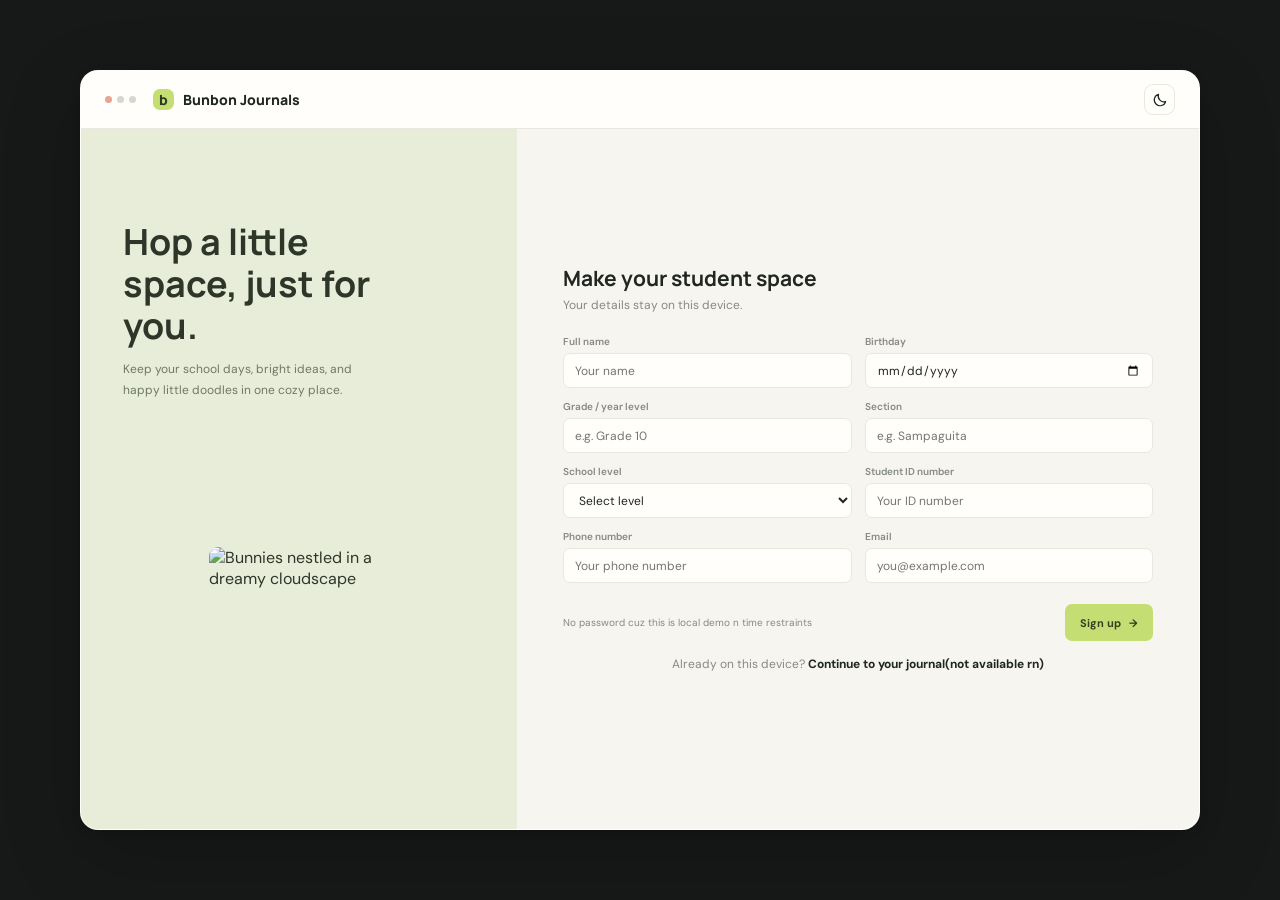
==== index.html @ 31a01372 "Add files via upload" ====
<!doctype html>
<html lang="en">
<head>
  <meta charset="utf-8">
  <meta name="viewport" content="width=device-width, initial-scale=1">
  <meta name="theme-color" content="#171918">
  <title>Bunbom Journals</title>
  <link rel="preconnect" href="https://fonts.googleapis.com">
  <link rel="preconnect" href="https://fonts.gstatic.com" crossorigin>
  <link href="https://fonts.googleapis.com/css2?family=DM+Mono:wght@400;500&family=DM+Sans:wght@400;500;600;700&family=Manrope:wght@500;600;700;800&display=swap" rel="stylesheet">
  <link rel="stylesheet" href="styles.css">
  <script src="app.js" defer></script>
</head>
<body data-page="signup">
  <main class="window">
    <header class="topbar">
      <span class="window-dots" aria-hidden="true"><i></i><i></i><i></i></span>
      <a class="brand" href="index.html"><span class="brand-mark">b</span>Bunbon Journals</a>
      <span class="topbar-spacer"></span>
      <button class="icon-button tip theme-toggle" type="button" data-theme-toggle aria-label="Switch to dark mode">
        <svg class="icon-moon" viewBox="0 0 24 24" aria-hidden="true"><path d="M20.5 14.2A8.5 8.5 0 0 1 9.8 3.5 8.7 8.7 0 1 0 20.5 14.2Z"/></svg>
        <svg class="icon-sun" viewBox="0 0 24 24" aria-hidden="true"><circle cx="12" cy="12" r="4"/><path d="M12 2v2m0 16v2M4.93 4.93l1.41 1.41m11.32 11.32 1.41 1.41M2 12h2m16 0h2M4.93 19.07l1.41-1.41M17.66 6.34l1.41-1.41"/></svg>
      </button>
    </header>
    <div class="auth-view">
      <aside class="auth-aside">
        <div class="aside-top">
          <h1>Hop a little space, just for you.</h1>
          <p>Keep your school days, bright ideas, and happy little doodles in one cozy place.</p>
        </div>
        <img class="aside-art" src="images/bunny.jpg" alt="Bunnies nestled in a dreamy cloudscape">
      </aside>
      <section class="auth-form-wrap">
        <h2>Make your student space</h2>
        <p>Your details stay on this device.</p>
        <form id="signup-form">
          <div class="form-grid signup-grid">
            <div class="field"><label for="student-name">Full name</label><input id="student-name" name="name" autocomplete="name" required placeholder="Your name"></div>
            <div class="field"><label for="birthday">Birthday</label><input id="birthday" name="birthday" type="date" required></div>
            <div class="field"><label for="grade">Grade / year level</label><input id="grade" name="grade" required placeholder="e.g. Grade 10"></div>
            <div class="field"><label for="section">Section</label><input id="section" name="section" required placeholder="e.g. Sampaguita"></div>
            <div class="field"><label for="school-level">School level</label><select id="school-level" name="schoolLevel" required><option value="" disabled selected>Select level</option><option>Elementary</option><option>High school</option><option>College</option></select></div>
            <div class="field"><label for="student-id">Student ID number</label><input id="student-id" name="studentId" required placeholder="Your ID number"></div>
            <div class="field"><label for="phone">Phone number</label><input id="phone" name="phone" type="tel" autocomplete="tel" required placeholder="Your phone number"></div>
            <div class="field"><label for="email">Email</label><input id="email" name="email" type="email" autocomplete="email" required placeholder="you@example.com"></div>
          </div>
          <div class="form-actions">
            <p class="hint">No password cuz this is local demo n time restraints</p>
            <button class="primary-button" type="submit">Sign up <span aria-hidden="true">→</span></button>
          </div>
        </form>
        <p class="login-link">Already on this device? <button type="button" id="continue-button">Continue to your journal(not available rn)</button></p>
      </section>
    </div>
  </main>
  <script src="app.js" defer></script>
</body>
</html>
---- styles.css ----
:root {
  color-scheme: light;
  --page: #f7f5f0;
  --paper: #fffefa;
  --ink: #202622;
  --muted: #858a81;
  --line: #e9e7df;
  --soft: #f1f0e9;
  --accent: #c5de73;
  --accent-ink: #34401f;
  --coral: #e78d77;
  --shadow: 0 24px 80px #0003, 0 2px 8px #0002;
}

* { box-sizing: border-box; }

body {
  min-width: 320px;
  min-height: 100vh;
  margin: 0;
  padding: 26px;
  display: grid;
  place-items: center;
  color: var(--ink);
  background: #171918;
  font-family: "DM Sans", sans-serif;
}

body[data-theme="dark"] {
  color-scheme: dark;
  --page: #202321;
  --paper: #292d2a;
  --ink: #f0f0e9;
  --muted: #a2a69d;
  --line: #3c413c;
  --soft: #333833;
  --accent: #b9d565;
  --accent-ink: #202819;
  --coral: #ed9a83;
  --shadow: 0 24px 80px #0008, 0 2px 8px #0005;
}

button, input, select, textarea { font: inherit; }
button, a { -webkit-tap-highlight-color: transparent; }
button { color: inherit; }
a { color: inherit; text-decoration: none; }

.window {
  position: relative;
  display: flex;
  flex-direction: column;
  width: min(1120px, 100%);
  min-height: min(760px, calc(100vh - 52px));
  max-height: calc(100vh - 52px);
  overflow: hidden;
  border: 1px solid #ffffff30;
  border-radius: 18px;
  background: var(--paper);
  box-shadow: var(--shadow);
  animation: arrive .45s cubic-bezier(.2,.7,.25,1) both;
}

@keyframes arrive { from { opacity: 0; transform: translateY(10px) scale(.99); } to { opacity: 1; transform: none; } }

.topbar {
  z-index: 2;
  min-height: 58px;
  display: flex;
  align-items: center;
  gap: 14px;
  padding: 0 24px;
  border-bottom: 1px solid var(--line);
  background: var(--paper);
}

.brand { display: inline-flex; align-items: center; gap: 9px; font: 800 14px Manrope, sans-serif; letter-spacing: 0; }
.brand-mark { width: 21px; height: 21px; display: grid; place-items: center; border-radius: 7px; background: var(--accent); color: #303725; font-size: 14px; }
.window-dots { display: flex; gap: 5px; margin-right: 3px; }
.window-dots i { width: 7px; height: 7px; border-radius: 50%; background: #d8d6cf; }
.window-dots i:first-child { background: #e6a492; }
.topbar-spacer { flex: 1; }
.icon-button, .small-button {
  display: inline-grid;
  width: 31px;
  height: 31px;
  place-items: center;
  border: 1px solid var(--line);
  border-radius: 9px;
  background: var(--paper);
  cursor: pointer;
  transition: background .16s, transform .16s;
}
.icon-button:hover, .small-button:hover { background: var(--soft); transform: translateY(-1px); }
.icon-button svg, .nav-link svg, .button-icon svg { width: 16px; height: 16px; stroke: currentColor; fill: none; stroke-width: 1.8; stroke-linecap: round; stroke-linejoin: round; }
.theme-toggle .icon-sun { display: none; }
body[data-theme="dark"] .theme-toggle .icon-moon { display: none; }
body[data-theme="dark"] .theme-toggle .icon-sun { display: block; }
.topbar .tip { position: relative; }
.topbar .tip::after { content: attr(aria-label); position: absolute; top: calc(100% + 8px); right: 0; z-index: 5; width: max-content; padding: 5px 8px; border-radius: 5px; background: var(--ink); color: var(--paper); font-size: 10px; opacity: 0; pointer-events: none; transition: opacity .16s; }
.topbar .tip:hover::after { opacity: 1; }

.view { display: flex; flex: 1; min-height: 0; background: var(--page); }
.sidebar {
  width: 66px;
  flex: 0 0 66px;
  display: flex;
  flex-direction: column;
  align-items: center;
  gap: 9px;
  padding: 19px 9px 14px;
  border-right: 1px solid var(--line);
  background: var(--paper);
}
.nav-link { position: relative; width: 42px; height: 42px; display: grid; place-items: center; border-radius: 12px; color: var(--muted); transition: color .18s, background .18s, transform .18s; }
.nav-link:hover { color: var(--ink); background: var(--soft); transform: translateX(1px); }
.nav-link.active { color: var(--accent-ink); background: var(--accent); }
.nav-link[aria-label]::after { content: attr(aria-label); position: absolute; left: calc(100% + 11px); z-index: 4; width: max-content; padding: 6px 9px; border-radius: 6px; background: var(--ink); color: var(--paper); font-size: 11px; opacity: 0; pointer-events: none; transition: opacity .16s; }
.nav-link:hover::after { opacity: 1; }
.side-bottom { margin-top: auto; }

.content { flex: 1; min-width: 0; overflow: auto; padding: 30px clamp(20px, 4vw, 48px) 40px; }
.page-heading { display: flex; align-items: flex-end; justify-content: space-between; gap: 18px; margin-bottom: 26px; }
.eyebrow { margin: 0 0 7px; color: var(--muted); font: 500 10px "DM Mono", monospace; letter-spacing: 0; text-transform: uppercase; }
h1, h2, h3, p { margin-top: 0; }
h1, h2, h3 { font-family: Manrope, sans-serif; letter-spacing: 0; }
h1 { margin-bottom: 6px; font-size: clamp(23px, 3vw, 31px); line-height: 1.16; }
.subtitle { margin: 0; color: var(--muted); font-size: 13px; }
.greeting { display: inline-flex; align-items: center; gap: 8px; color: var(--muted); font-size: 12px; }
.greeting strong { color: var(--ink); font-weight: 700; }
.welcome-row { display: flex; justify-content: space-between; align-items: flex-end; gap: 16px; margin-bottom: 27px; }
.welcome-row h1 { font-size: clamp(25px, 3.6vw, 37px); }
.date-stamp { color: var(--muted); font: 11px "DM Mono", monospace; white-space: nowrap; }

.dashboard-grid { display: grid; grid-template-columns: 1.12fr .88fr; gap: 18px; }
.surface { border: 1px solid var(--line); border-radius: 10px; background: var(--paper); }
.profile-widget { display: flex; align-items: center; gap: 20px; min-height: 210px; padding: 24px; overflow: hidden; }
.profile-widget img { width: 112px; height: 132px; flex: 0 0 auto; border: 1px solid var(--line); border-radius: 9px; object-fit: cover; background: var(--soft); }
.widget-copy { min-width: 0; }
.widget-copy h2 { margin: 0 0 4px; font-size: 20px; }
.widget-copy .mini-label { margin: 0 0 14px; color: var(--muted); font-size: 12px; }
.profile-facts { display: grid; gap: 6px; margin: 0; color: var(--muted); font-size: 11px; }
.profile-facts strong { color: var(--ink); font-weight: 600; }
.widget { padding: 20px; }
.widget-head { display: flex; align-items: center; justify-content: space-between; gap: 12px; margin-bottom: 17px; }
.widget-head h2 { margin: 0; font-size: 14px; }
.text-link { color: var(--muted); font-size: 11px; }
.text-link:hover { color: var(--ink); }
.journal-preview { padding-top: 9px; border-top: 1px solid var(--line); }
.journal-preview:first-child { padding-top: 0; border: 0; }
.journal-preview h3 { margin: 0 0 4px; font-size: 12px; }
.journal-preview p { display: -webkit-box; margin: 0; overflow: hidden; color: var(--muted); font-size: 11px; line-height: 1.5; -webkit-line-clamp: 2; line-clamp: 2; -webkit-box-orient: vertical; }
.journal-preview time { display: block; margin-top: 5px; color: var(--muted); font: 9px "DM Mono", monospace; }
.empty-small { color: var(--muted); font-size: 12px; }
.quick-row { grid-column: 1 / -1; display: grid; grid-template-columns: repeat(3, 1fr); gap: 12px; }
.quick-link { display: flex; align-items: center; gap: 12px; min-height: 78px; padding: 15px; transition: transform .18s, border-color .18s; }
.quick-link:hover { transform: translateY(-2px); border-color: #aebe70; }
.quick-icon { width: 34px; height: 34px; flex: 0 0 34px; display: grid; place-items: center; border-radius: 10px; background: var(--soft); color: var(--ink); }
.quick-icon svg { width: 17px; height: 17px; stroke: currentColor; fill: none; stroke-width: 1.8; stroke-linecap: round; stroke-linejoin: round; }
.quick-link strong { display: block; font-size: 12px; }
.quick-link span { display: block; margin-top: 3px; color: var(--muted); font-size: 10px; }

.form-surface { max-width: 790px; padding: clamp(19px, 3vw, 30px); }
.form-grid { display: grid; grid-template-columns: repeat(2, minmax(0, 1fr)); gap: 15px 16px; }
.field { display: flex; flex-direction: column; gap: 7px; min-width: 0; }
.field.full { grid-column: 1 / -1; }
.field label { color: var(--muted); font-size: 11px; font-weight: 600; }
.field input, .field select, .field textarea, .editor-title, .editor-body {
  width: 100%;
  min-width: 0;
  border: 1px solid var(--line);
  border-radius: 7px;
  outline: none;
  background: var(--paper);
  color: var(--ink);
  transition: border-color .15s, box-shadow .15s;
}
.field input, .field select { height: 39px; padding: 0 11px; font-size: 12px; }
.field input:focus, .field select:focus, .field textarea:focus, .editor-title:focus, .editor-body:focus { border-color: #9daf5d; box-shadow: 0 0 0 3px #b7cd6730; }
.field textarea { min-height: 72px; padding: 10px 11px; resize: vertical; font-size: 12px; }
.form-actions { display: flex; justify-content: space-between; align-items: center; gap: 14px; margin-top: 21px; }
.hint { margin: 0; color: var(--muted); font-size: 10px; }
.primary-button, .quiet-button, .danger-button {
  min-height: 37px;
  display: inline-flex;
  align-items: center;
  justify-content: center;
  gap: 8px;
  padding: 0 14px;
  border: 1px solid transparent;
  border-radius: 7px;
  font-size: 11px;
  font-weight: 700;
  cursor: pointer;
  transition: transform .16s, filter .16s;
}
.primary-button { background: var(--accent); color: var(--accent-ink); }
.quiet-button { border-color: var(--line); background: var(--paper); color: var(--ink); }
.danger-button { border-color: #e9c7bf; background: transparent; color: #b1513d; }
.primary-button:hover, .quiet-button:hover, .danger-button:hover { transform: translateY(-1px); filter: brightness(.97); }
.button-icon { width: 14px; height: 14px; display: inline-grid; place-items: center; }
.auth-view { flex: 1; display: grid; grid-template-columns: minmax(210px, .78fr) 1.22fr; min-height: 0; background: var(--page); }
.auth-aside { display: flex; flex-direction: column; justify-content: space-between; padding: clamp(22px, 4vw, 42px); background: #e8edda; color: #2d3628; }
body[data-theme="dark"] .auth-aside { background: #35402b; color: #e5edcf; }
.aside-top { max-width: 250px; }
.aside-top h1 { margin: 50px 0 13px; font-size: clamp(25px, 3.1vw, 36px); }
.aside-top p { max-width: 240px; color: #6f7863; font-size: 12px; line-height: 1.7; }
body[data-theme="dark"] .aside-top p { color: #b4c09f; }
.aside-art { width: min(180px, 72%); height: 240px; align-self: center; margin: 0 auto; border-radius: 9px; object-fit: cover; }
.auth-form-wrap { display: flex; flex-direction: column; justify-content: center; overflow: auto; padding: clamp(22px, 4vw, 46px); }
.auth-form-wrap h2 { margin: 0 0 5px; font-size: 21px; }
.auth-form-wrap > p { margin-bottom: 22px; color: var(--muted); font-size: 12px; }
.signup-grid { gap: 12px 13px; }
.signup-grid .field { gap: 5px; }
.signup-grid .field input, .signup-grid .field select { height: 35px; }
.signup-grid .field label { font-size: 10px; }
.signup-grid .form-actions { margin-top: 16px; }
.login-link { margin: 15px 0 0; text-align: center; color: var(--muted); font-size: 10px; }
.login-link button { padding: 0; border: 0; background: none; color: var(--ink); font-weight: 700; cursor: pointer; }

.journal-layout { display: grid; grid-template-columns: minmax(200px, .72fr) 1.28fr; gap: 16px; min-height: 430px; }
.library, .editor { min-width: 0; padding: 17px; }
.library-head { display: flex; justify-content: space-between; align-items: center; gap: 10px; margin-bottom: 12px; }
.library-head h2 { margin: 0; font-size: 13px; }
.library-list { display: grid; gap: 8px; max-height: 415px; overflow: auto; }
.passage { width: 100%; padding: 12px; border: 1px solid var(--line); border-radius: 7px; background: var(--paper); color: inherit; text-align: left; cursor: pointer; transition: border .15s, background .15s; }
.passage:hover, .passage.selected { border-color: #b2c86a; background: var(--page); }
.passage strong { display: block; overflow: hidden; font-size: 11px; text-overflow: ellipsis; white-space: nowrap; }
.passage time { display: block; margin: 5px 0; color: var(--muted); font: 9px "DM Mono", monospace; }
.passage p { display: -webkit-box; margin: 0; overflow: hidden; color: var(--muted); font-size: 10px; line-height: 1.5; -webkit-line-clamp: 2; line-clamp: 2; -webkit-box-orient: vertical; }
.editor { display: flex; flex-direction: column; }
.editor-top { display: flex; justify-content: space-between; align-items: center; gap: 12px; padding-bottom: 10px; border-bottom: 1px solid var(--line); }
.editor-status { color: var(--muted); font: 9px "DM Mono", monospace; }
.editor-title { height: 44px; margin-top: 14px; padding: 0 12px; border-color: transparent; font: 700 17px Manrope, sans-serif; }
.editor-body { flex: 1; min-height: 230px; margin-top: 8px; padding: 12px; border-color: transparent; resize: none; font-size: 12px; line-height: 1.75; }
.editor-footer { display: flex; justify-content: space-between; align-items: center; gap: 12px; margin-top: 12px; }
.entry-count { color: var(--muted); font: 9px "DM Mono", monospace; }
.empty-state { padding: 22px 10px; color: var(--muted); font-size: 11px; line-height: 1.6; text-align: center; }

.canvas-tools { display: flex; flex-wrap: wrap; align-items: center; gap: 8px; }
.tool-button { min-width: 34px; height: 33px; display: inline-grid; place-items: center; padding: 0 9px; border: 1px solid var(--line); border-radius: 7px; background: var(--paper); cursor: pointer; }
.tool-button.active { border-color: #9cae61; background: var(--accent); color: var(--accent-ink); }
.tool-button svg { width: 15px; height: 15px; stroke: currentColor; fill: none; stroke-width: 1.8; stroke-linecap: round; stroke-linejoin: round; }
.tool-separator { width: 1px; height: 22px; margin: 0 3px; background: var(--line); }
.color-picker { width: 28px; height: 28px; padding: 2px; border: 1px solid var(--line); border-radius: 7px; background: var(--paper); cursor: pointer; }
.range-label { display: inline-flex; align-items: center; gap: 7px; color: var(--muted); font-size: 10px; }
.range-label input { width: 82px; accent-color: #85994d; }
.canvas-wrap { position: relative; height: min(48vh, 430px); min-height: 280px; margin-top: 14px; overflow: hidden; border: 1px solid var(--line); border-radius: 8px; background: var(--paper); }
#drawing-board { position: absolute; inset: 0; display: block; width: 100%; height: 100%; touch-action: none; cursor: crosshair; }
.canvas-note { margin: 9px 0 0; color: var(--muted); font-size: 10px; }
.profile-layout { display: grid; grid-template-columns: 210px minmax(0, 1fr); gap: 16px; max-width: 810px; }
.portrait-panel { display: flex; flex-direction: column; align-items: center; padding: 22px; text-align: center; }
.portrait-panel img { width: 150px; height: 178px; margin-bottom: 14px; border: 1px solid var(--line); border-radius: 9px; object-fit: cover; background: var(--soft); }
.portrait-panel strong { font: 700 14px Manrope, sans-serif; }
.portrait-panel span { margin-top: 4px; color: var(--muted); font-size: 10px; }
.profile-details { padding: 22px; }
.profile-details h2 { margin: 0 0 16px; font-size: 14px; }
.details-list { display: grid; grid-template-columns: repeat(2, minmax(0, 1fr)); gap: 14px; margin: 0; }
.details-list div { min-width: 0; padding-bottom: 10px; border-bottom: 1px solid var(--line); }
.details-list dt { margin-bottom: 4px; color: var(--muted); font-size: 10px; }
.details-list dd { overflow-wrap: anywhere; margin: 0; font-size: 12px; font-weight: 600; }
.profile-actions { display: flex; justify-content: space-between; align-items: center; gap: 12px; margin-top: 19px; }
.signup-gate { max-width: 450px; margin: auto; padding: 32px; text-align: center; }
.signup-gate h2 { margin-bottom: 6px; font-size: 19px; }
.signup-gate p { color: var(--muted); font-size: 12px; line-height: 1.6; }

@media (max-width: 720px) {
  body { padding: 10px; }
  .window { min-height: calc(100vh - 20px); max-height: calc(100vh - 20px); border-radius: 13px; }
  .topbar { min-height: 51px; padding: 0 14px; }
  .content { padding: 23px 17px 30px; }
  .dashboard-grid { grid-template-columns: 1fr; }
  .quick-row { grid-column: auto; }
  .profile-widget { min-height: 180px; padding: 18px; }
  .profile-widget img { width: 94px; height: 118px; }
  .journal-layout { grid-template-columns: 1fr; }
  .library-list { grid-template-columns: repeat(2, minmax(0, 1fr)); max-height: 180px; }
  .canvas-wrap { height: 330px; min-height: 280px; }
  .profile-layout { grid-template-columns: 1fr; }
  .portrait-panel { flex-direction: row; justify-content: flex-start; gap: 14px; text-align: left; }
  .portrait-panel img { width: 66px; height: 75px; margin: 0; }
  .portrait-meta { display: grid; }
  .auth-view { grid-template-columns: 1fr; overflow: auto; }
  .auth-aside { min-height: 145px; flex-direction: row; align-items: center; padding: 19px 22px; }
  .aside-top h1 { margin: 0 0 6px; font-size: 24px; }
  .aside-top p { margin: 0; font-size: 10px; }
  .aside-art { width: 102px; height: 108px; margin: 0 0 0 10px; }
  .auth-form-wrap { overflow: visible; padding: 22px; }
  .auth-form-wrap > p { margin-bottom: 14px; }
  .form-grid.signup-grid { gap: 10px; }
}

@media (max-width: 440px) {
  .window-dots { display: none; }
  .sidebar { width: 51px; flex-basis: 51px; gap: 7px; padding-inline: 5px; }
  .nav-link { width: 38px; height: 38px; }
  .welcome-row { align-items: flex-start; flex-direction: column; }
  .quick-row { grid-template-columns: 1fr; }
  .form-grid { grid-template-columns: 1fr; }
  .field.full { grid-column: auto; }
  .signup-grid .field.full { grid-column: auto; }
  .details-list { grid-template-columns: 1fr 1fr; gap: 11px; }
  .form-actions { align-items: flex-start; flex-direction: column; }
  .form-actions .primary-button { width: 100%; }
  .canvas-tools { gap: 6px; }
  .range-label input { width: 54px; }
}
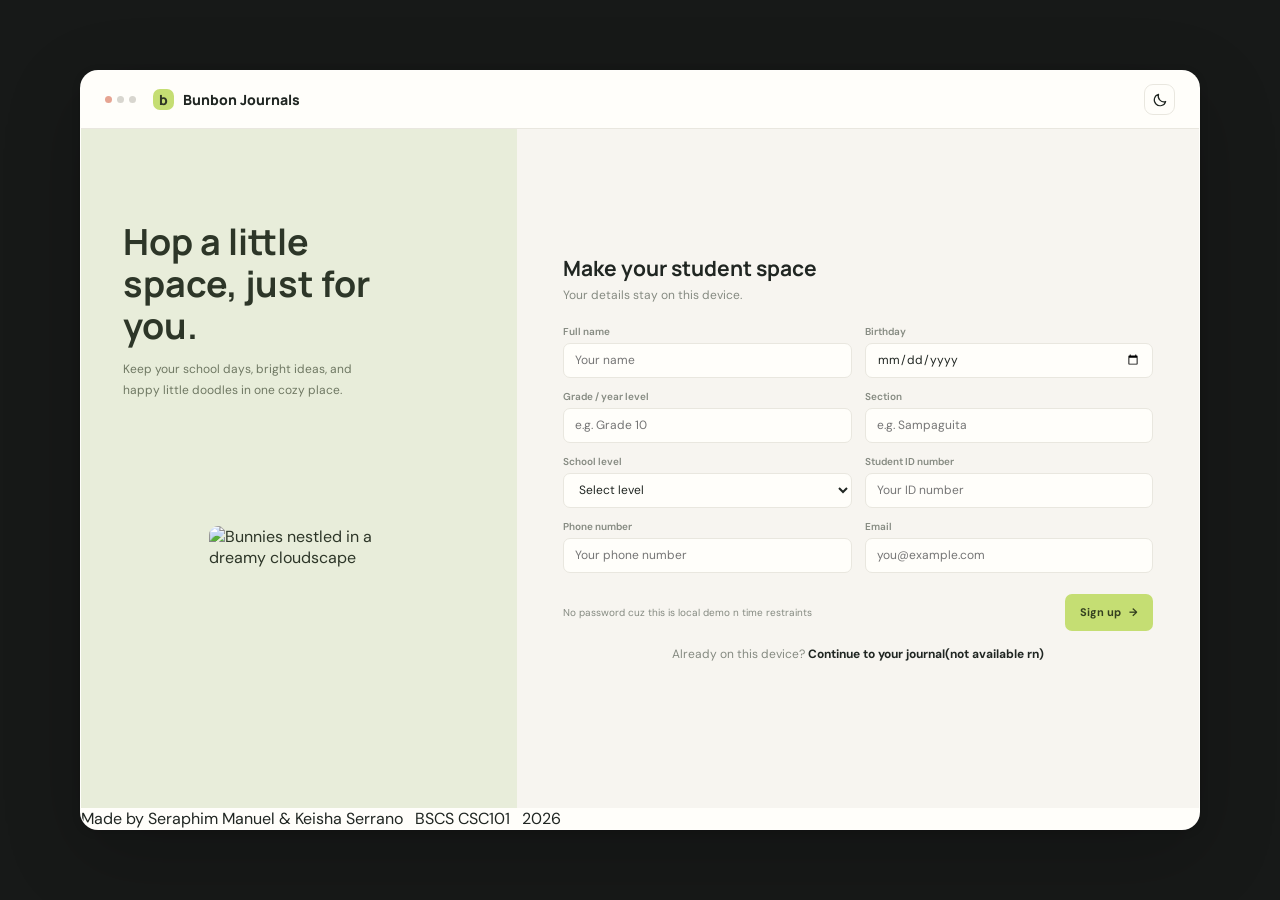
==== commit 0e5b9010: "footer" ====
--- a/index.html
+++ b/index.html
@@ -4,7 +4,7 @@
   <meta charset="utf-8">
   <meta name="viewport" content="width=device-width, initial-scale=1">
   <meta name="theme-color" content="#171918">
-  <title>Bunbom Journals</title>
+  <title>Bunbon Journals</title>
   <link rel="preconnect" href="https://fonts.googleapis.com">
   <link rel="preconnect" href="https://fonts.gstatic.com" crossorigin>
   <link href="https://fonts.googleapis.com/css2?family=DM+Mono:wght@400;500&family=DM+Sans:wght@400;500;600;700&family=Manrope:wght@500;600;700;800&display=swap" rel="stylesheet">
@@ -28,7 +28,7 @@
           <h1>Hop a little space, just for you.</h1>
           <p>Keep your school days, bright ideas, and happy little doodles in one cozy place.</p>
         </div>
-        <img class="aside-art" src="images/bunny.jpg" alt="Bunnies nestled in a dreamy cloudscape">
+        <img class="aside-art" src="bunny.jpg" alt="Bunnies nestled in a dreamy cloudscape">
       </aside>
       <section class="auth-form-wrap">
         <h2>Make your student space</h2>
@@ -52,7 +52,8 @@
         <p class="login-link">Already on this device? <button type="button" id="continue-button">Continue to your journal(not available rn)</button></p>
       </section>
     </div>
+  <footer class="app-footer">Made by Seraphim Manuel &amp; Keisha Serrano &nbsp; BSCS CSC101 &nbsp; 2026</footer>
   </main>
   <script src="app.js" defer></script>
 </body>
-</html>+</html>
